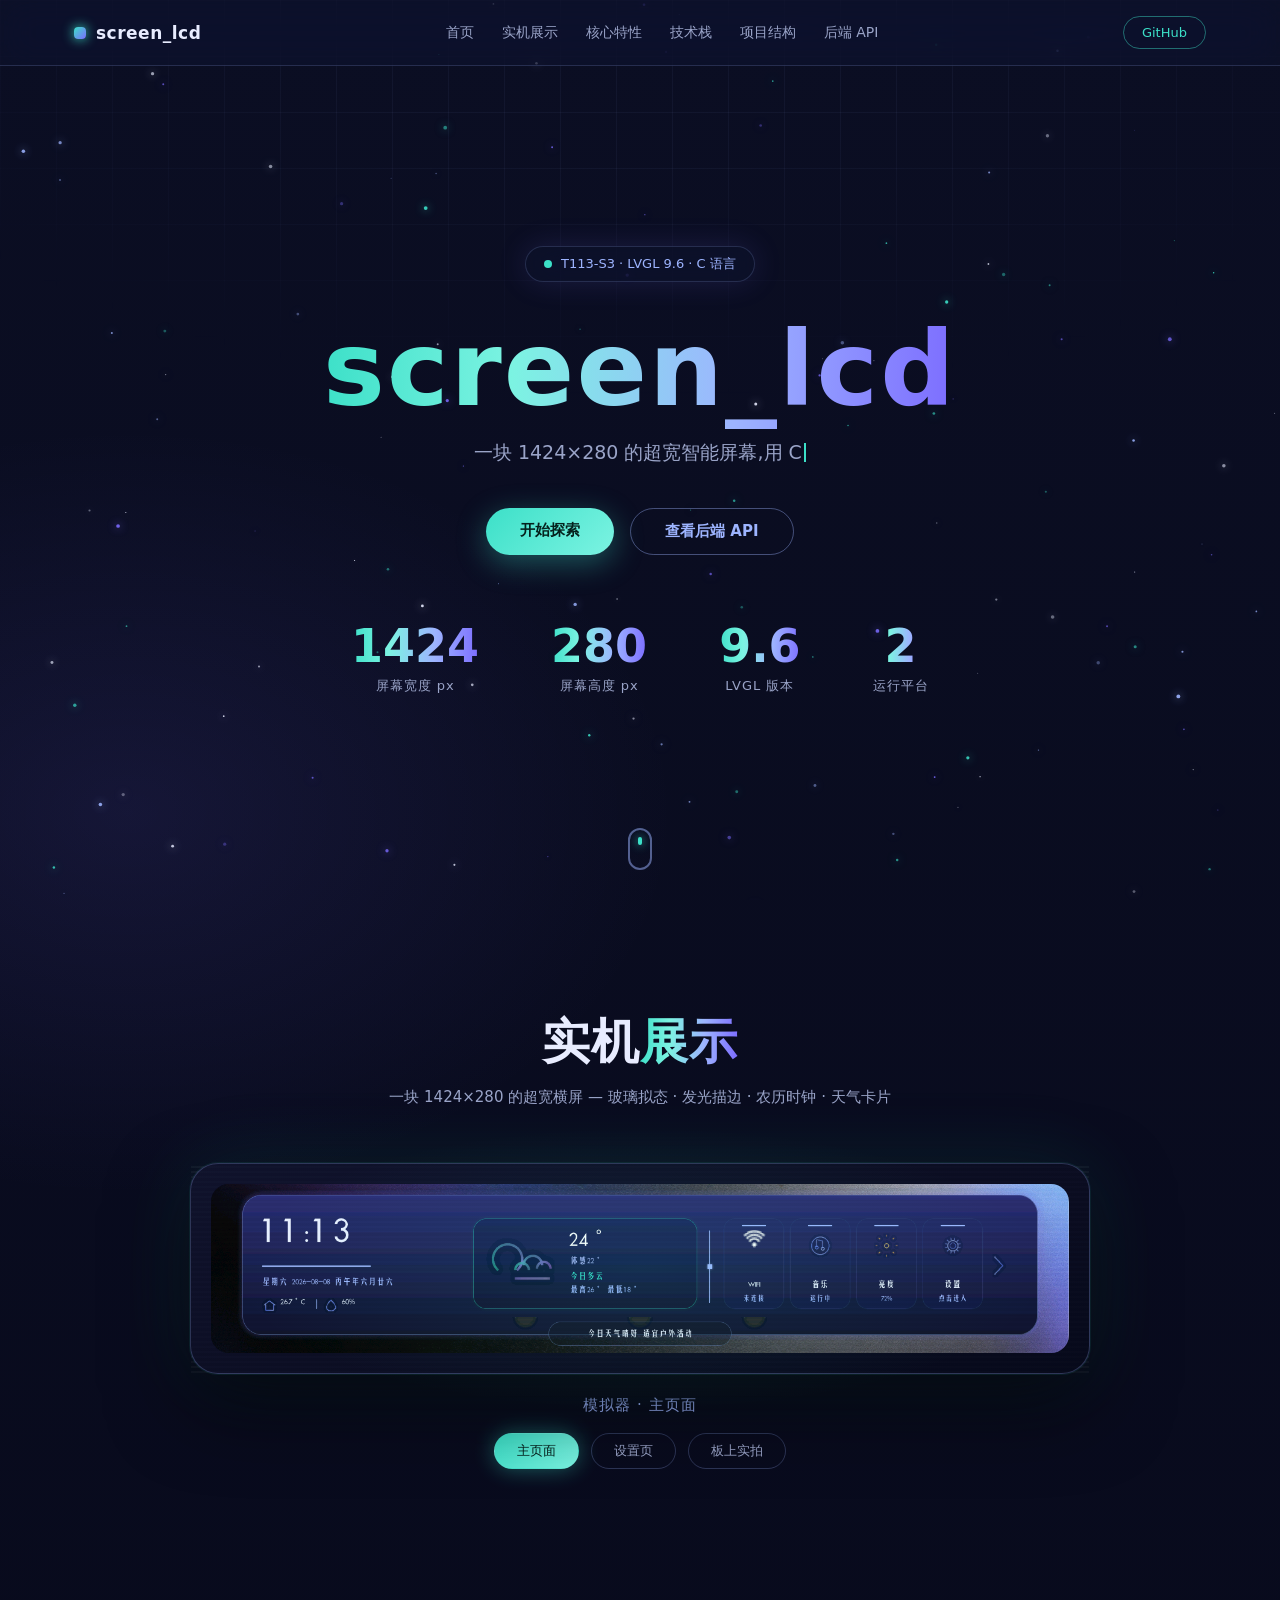
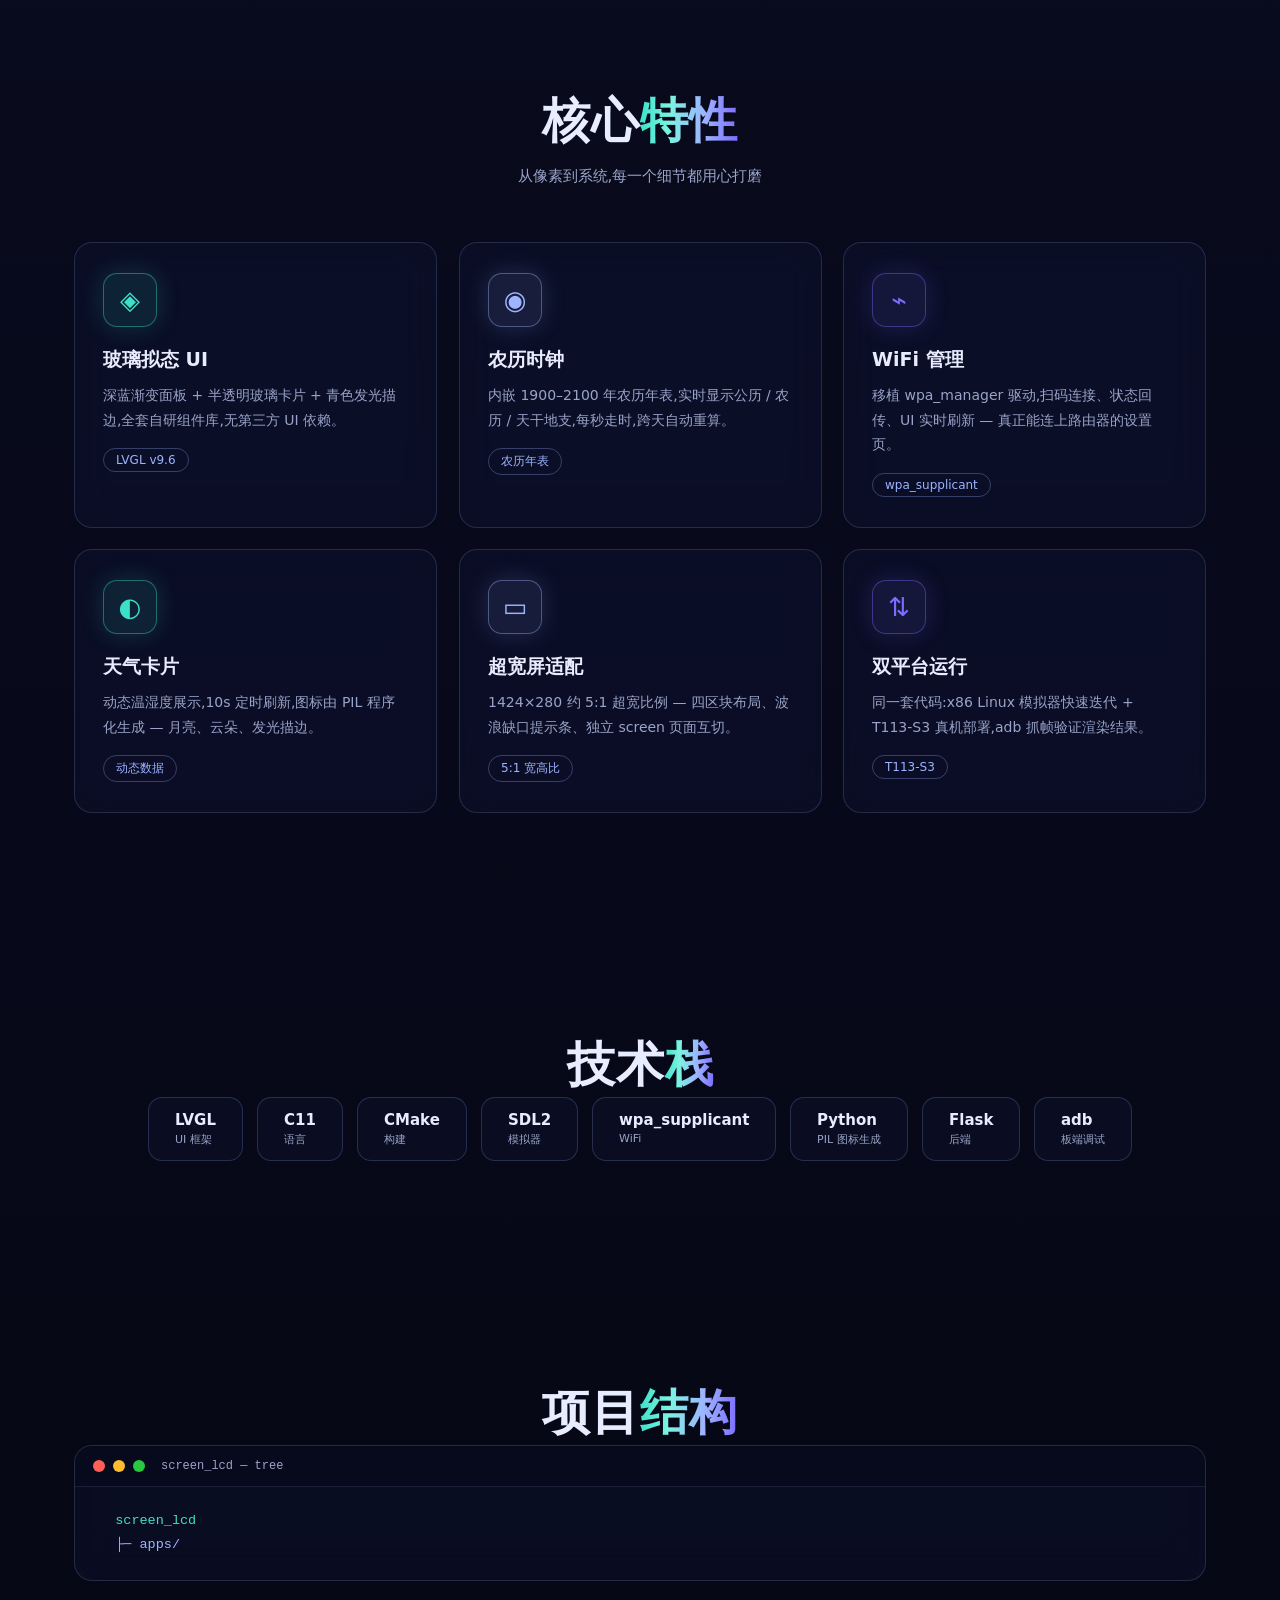
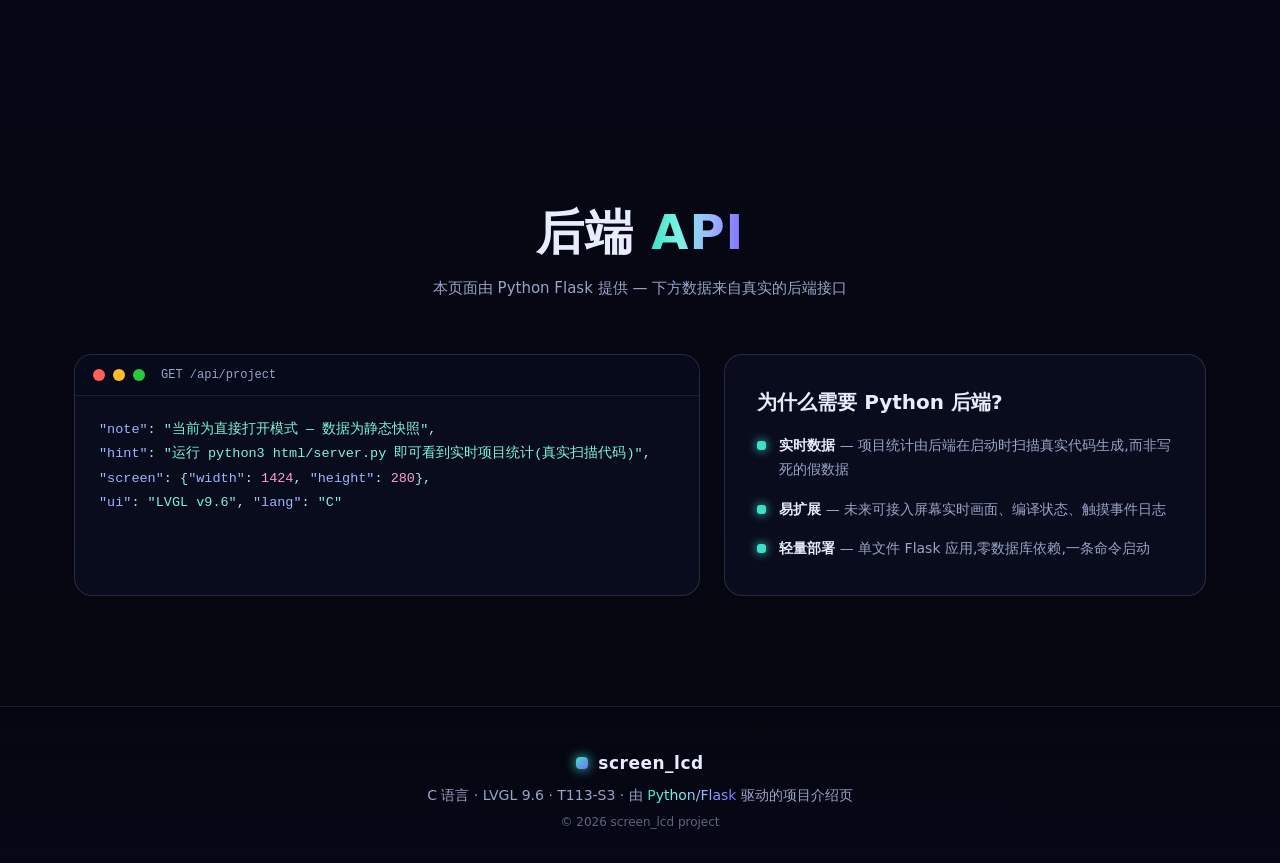
==== html/index.html @ 05fa2857 "优化了项目内容，解决了后面连接WiFi系统显示时间不刷新的问题" ====
<!DOCTYPE html>
<html lang="zh-CN">
<head>
<meta charset="UTF-8">
<meta name="viewport" content="width=device-width, initial-scale=1.0">
<title>screen_lcd · 超宽智能屏幕项目</title>
<link rel="stylesheet" href="static/style.css">
<link rel="icon" href="data:image/svg+xml,<svg xmlns='http://www.w3.org/2000/svg' viewBox='0 0 100 100'><rect x='4' y='4' width='92' height='92' rx='22' fill='%230B0E23' stroke='%233CE0C8' stroke-width='6'/><circle cx='50' cy='50' r='18' fill='none' stroke='%233CE0C8' stroke-width='7'/></svg>">
</head>
<body>

<!-- ===== 粒子星空背景 ===== -->
<canvas id="stars"></canvas>
<div class="mouse-glow" id="mouseGlow"></div>
<div class="bg-grid"></div>

<!-- ===== 顶部导航 ===== -->
<nav class="navbar glass" id="navbar">
  <div class="nav-inner">
    <div class="logo">
      <span class="logo-dot"></span>
      <span class="logo-text">screen_lcd</span>
    </div>
    <div class="nav-links">
      <a href="#hero">首页</a>
      <a href="#showcase">实机展示</a>
      <a href="#features">核心特性</a>
      <a href="#stack">技术栈</a>
      <a href="#structure">项目结构</a>
      <a href="#api">后端 API</a>
    </div>
    <a class="nav-btn" href="https://github.com" target="_blank" rel="noopener">GitHub</a>
  </div>
</nav>

<!-- ===== Hero ===== -->
<header class="hero" id="hero">
  <div class="hero-inner">
    <div class="hero-badge glass reveal">
      <span class="pulse-dot"></span> T113-S3 · LVGL 9.6 · C 语言
    </div>
    <h1 class="hero-title reveal">
      <span class="grad-text">screen_lcd</span>
    </h1>
    <p class="hero-sub reveal" id="typer"></p>
    <div class="hero-actions reveal">
      <a class="btn btn-primary" href="#showcase"><span class="btn-shine"></span>开始探索</a>
      <a class="btn btn-ghost" href="#api">查看后端 API</a>
    </div>
    <div class="hero-stats reveal">
      <div class="stat"><div class="stat-num grad-text" data-count="1424">0</div><div class="stat-label">屏幕宽度 px</div></div>
      <div class="stat"><div class="stat-num grad-text" data-count="280">0</div><div class="stat-label">屏幕高度 px</div></div>
      <div class="stat"><div class="stat-num grad-text" data-count="9.6" data-decimal="1">0</div><div class="stat-label">LVGL 版本</div></div>
      <div class="stat"><div class="stat-num grad-text" data-count="2">0</div><div class="stat-label">运行平台</div></div>
    </div>
  </div>
  <div class="scroll-hint"><span></span></div>
</header>

<!-- ===== 实机展示 ===== -->
<section class="section" id="showcase">
  <h2 class="section-title reveal">实机<span class="grad-text">展示</span></h2>
  <p class="section-desc reveal">一块 1424×280 的超宽横屏 — 玻璃拟态 · 发光描边 · 农历时钟 · 天气卡片</p>

  <div class="device reveal" id="device">
    <div class="device-frame">
      <div class="screen-wrap">
        <img class="screen-img active" src="assets/screen_home.png" alt="模拟器主页面">
        <img class="screen-img" src="assets/screen_setting.png" alt="设置页面">
        <img class="screen-img" src="assets/screen_board.png" alt="T113 板上实拍">
      </div>
      <div class="scanline"></div>
      <div class="device-glow"></div>
    </div>
    <div class="device-caption" id="deviceCaption">模拟器 · 主页面</div>
    <div class="device-thumbs">
      <button class="thumb active" data-i="0" data-caption="模拟器 · 主页面">主页面</button>
      <button class="thumb" data-i="1" data-caption="设置页面 · WiFi 连接">设置页</button>
      <button class="thumb" data-i="2" data-caption="T113 板上实拍 · 触摸可用">板上实拍</button>
    </div>
  </div>
</section>

<!-- ===== 核心特性 ===== -->
<section class="section" id="features">
  <h2 class="section-title reveal">核心<span class="grad-text">特性</span></h2>
  <p class="section-desc reveal">从像素到系统,每一个细节都用心打磨</p>

  <div class="grid">
    <div class="card glass reveal">
      <div class="card-icon" style="--ic:#3CE0C8">◈</div>
      <h3>玻璃拟态 UI</h3>
      <p>深蓝渐变面板 + 半透明玻璃卡片 + 青色发光描边,全套自研组件库,无第三方 UI 依赖。</p>
      <span class="card-tag">LVGL v9.6</span>
    </div>
    <div class="card glass reveal">
      <div class="card-icon" style="--ic:#9DB4FF">◉</div>
      <h3>农历时钟</h3>
      <p>内嵌 1900–2100 年农历年表,实时显示公历 / 农历 / 天干地支,每秒走时,跨天自动重算。</p>
      <span class="card-tag">农历年表</span>
    </div>
    <div class="card glass reveal">
      <div class="card-icon" style="--ic:#7C6CFF">⌁</div>
      <h3>WiFi 管理</h3>
      <p>移植 wpa_manager 驱动,扫码连接、状态回传、UI 实时刷新 — 真正能连上路由器的设置页。</p>
      <span class="card-tag">wpa_supplicant</span>
    </div>
    <div class="card glass reveal">
      <div class="card-icon" style="--ic:#3CE0C8">◐</div>
      <h3>天气卡片</h3>
      <p>动态温湿度展示,10s 定时刷新,图标由 PIL 程序化生成 — 月亮、云朵、发光描边。</p>
      <span class="card-tag">动态数据</span>
    </div>
    <div class="card glass reveal">
      <div class="card-icon" style="--ic:#9DB4FF">▭</div>
      <h3>超宽屏适配</h3>
      <p>1424×280 约 5:1 超宽比例 — 四区块布局、波浪缺口提示条、独立 screen 页面互切。</p>
      <span class="card-tag">5:1 宽高比</span>
    </div>
    <div class="card glass reveal">
      <div class="card-icon" style="--ic:#7C6CFF">⇅</div>
      <h3>双平台运行</h3>
      <p>同一套代码:x86 Linux 模拟器快速迭代 + T113-S3 真机部署,adb 抓帧验证渲染结果。</p>
      <span class="card-tag">T113-S3</span>
    </div>
  </div>
</section>

<!-- ===== 技术栈 ===== -->
<section class="section" id="stack">
  <h2 class="section-title reveal">技术<span class="grad-text">栈</span></h2>
  <div class="stack-wrap reveal">
    <div class="stack-item" style="--d:0s">LVGL <small>UI 框架</small></div>
    <div class="stack-item" style="--d:.1s">C11 <small>语言</small></div>
    <div class="stack-item" style="--d:.2s">CMake <small>构建</small></div>
    <div class="stack-item" style="--d:.3s">SDL2 <small>模拟器</small></div>
    <div class="stack-item" style="--d:.4s">wpa_supplicant <small>WiFi</small></div>
    <div class="stack-item" style="--d:.5s">Python <small>PIL 图标生成</small></div>
    <div class="stack-item" style="--d:.6s">Flask <small>后端</small></div>
    <div class="stack-item" style="--d:.7s">adb <small>板端调试</small></div>
  </div>
</section>

<!-- ===== 项目结构 ===== -->
<section class="section" id="structure">
  <h2 class="section-title reveal">项目<span class="grad-text">结构</span></h2>
  <div class="terminal glass reveal">
    <div class="terminal-head">
      <span class="t-dot r"></span><span class="t-dot y"></span><span class="t-dot g"></span>
      <span class="t-title">screen_lcd — tree</span>
    </div>
    <pre class="terminal-body" id="terminalBody"></pre>
  </div>
</section>

<!-- ===== 后端 API ===== -->
<section class="section" id="api">
  <h2 class="section-title reveal">后端 <span class="grad-text">API</span></h2>
  <p class="section-desc reveal">本页面由 Python Flask 提供 — 下方数据来自真实的后端接口</p>
  <div class="api-grid reveal">
    <div class="terminal glass api-terminal">
      <div class="terminal-head">
        <span class="t-dot r"></span><span class="t-dot y"></span><span class="t-dot g"></span>
        <span class="t-title">GET /api/project</span>
      </div>
      <pre class="terminal-body json-body" id="apiBody">loading…</pre>
    </div>
    <div class="api-info glass">
      <h3>为什么需要 Python 后端?</h3>
      <ul>
        <li><b>实时数据</b> — 项目统计由后端在启动时扫描真实代码生成,而非写死的假数据</li>
        <li><b>易扩展</b> — 未来可接入屏幕实时画面、编译状态、触摸事件日志</li>
        <li><b>轻量部署</b> — 单文件 Flask 应用,零数据库依赖,一条命令启动</li>
      </ul>
    </div>
  </div>
</section>

<!-- ===== 页脚 ===== -->
<footer class="footer">
  <div class="footer-inner">
    <div class="logo"><span class="logo-dot"></span><span class="logo-text">screen_lcd</span></div>
    <p class="footer-line">C 语言 · LVGL 9.6 · T113-S3 · 由 <span class="grad-text">Python/Flask</span> 驱动的项目介绍页</p>
    <p class="footer-copy">© 2026 screen_lcd project</p>
  </div>
</footer>

<script src="static/script.js"></script>
</body>
</html>
---- html/static/style.css ----
/* ==========================================================================
   screen_lcd 项目介绍页 — 深蓝玻璃 + 青色发光 (对齐屏幕 UI 视觉语言)
   主色: 底 0B0E23→11142E 渐变 / 青绿 #3CE0C8 / 淡紫 #9DB4FF / 紫 #7C6CFF
   ========================================================================== */

:root {
  --bg-0: #07091a;
  --bg-1: #0b0e23;
  --bg-2: #11142e;
  --cyan: #3ce0c8;
  --lilac: #9db4ff;
  --violet: #7c6cff;
  --text: #e8ecff;
  --text-dim: #9aa4c8;
  --glass-bg: rgba(17, 20, 46, 0.45);
  --glass-border: rgba(157, 180, 255, 0.18);
  --radius: 18px;
}

* { margin: 0; padding: 0; box-sizing: border-box; }

html { scroll-behavior: smooth; }

body {
  font-family: "PingFang SC", "Microsoft YaHei", "Noto Sans SC", system-ui, sans-serif;
  background:
    radial-gradient(1200px 600px at 80% -10%, rgba(60, 224, 200, 0.08), transparent 60%),
    radial-gradient(1000px 700px at 10% 20%, rgba(124, 108, 255, 0.10), transparent 55%),
    linear-gradient(180deg, var(--bg-1), var(--bg-0) 60%, #05060f);
  color: var(--text);
  min-height: 100vh;
  overflow-x: hidden;
}

::selection { background: rgba(60, 224, 200, 0.35); }

/* ---------- 背景层 ---------- */
#stars { position: fixed; inset: 0; z-index: 0; pointer-events: none; }
.bg-grid {
  position: fixed; inset: 0; z-index: 0; pointer-events: none;
  background-image:
    linear-gradient(rgba(157, 180, 255, 0.05) 1px, transparent 1px),
    linear-gradient(90deg, rgba(157, 180, 255, 0.05) 1px, transparent 1px);
  background-size: 56px 56px;
  mask-image: radial-gradient(ellipse 90% 60% at 50% 0%, #000 30%, transparent 75%);
  -webkit-mask-image: radial-gradient(ellipse 90% 60% at 50% 0%, #000 30%, transparent 75%);
}
.mouse-glow {
  position: fixed; z-index: 1; pointer-events: none;
  width: 520px; height: 520px;
  margin: -260px 0 0 -260px; /* 负 margin 居中: 光晕中心 = left/top 坐标 */
  left: -9999px; top: -9999px; /* 初始藏到视口外, JS 设置坐标后才出现 */
  background: radial-gradient(circle, rgba(60, 224, 200, 0.10), rgba(124, 108, 255, 0.06) 40%, transparent 70%);
  border-radius: 50%;
  /* 用 left/top 定位, 不经过 transform: 与 e.clientX/Y 同一坐标系, 任何浏览器都精确重叠。
     无 transition: 平滑由 JS 的 rAF 逐帧更新实现, 避免 CSS 动画与高频 pointermove 叠加导致卡顿 */
}

/* ---------- 玻璃基元 ---------- */
.glass {
  background: var(--glass-bg);
  backdrop-filter: blur(18px) saturate(140%);
  -webkit-backdrop-filter: blur(18px) saturate(140%);
  border: 1px solid var(--glass-border);
}

.grad-text {
  background: linear-gradient(92deg, var(--cyan) 0%, #7cf3e2 30%, var(--lilac) 65%, var(--violet) 100%);
  -webkit-background-clip: text; background-clip: text;
  -webkit-text-fill-color: transparent; color: transparent;
}

/* ---------- 滚动显现 ---------- */
.reveal {
  opacity: 0;
  transform: translateY(34px);
  transition: opacity 0.9s cubic-bezier(0.16, 1, 0.3, 1), transform 0.9s cubic-bezier(0.16, 1, 0.3, 1);
  will-change: opacity, transform;
}
.reveal.in { opacity: 1; transform: none; }

/* ---------- 导航 ---------- */
.navbar {
  position: fixed; top: 0; left: 0; right: 0; z-index: 100;
  border-left: none; border-right: none; border-top: none;
  transition: background 0.4s, box-shadow 0.4s;
}
.navbar.scrolled { background: rgba(7, 9, 26, 0.82); box-shadow: 0 10px 40px rgba(0, 0, 0, 0.45); }
.nav-inner {
  max-width: 1180px; margin: 0 auto; padding: 16px 24px;
  display: flex; align-items: center; justify-content: space-between;
}
.logo { display: flex; align-items: center; gap: 10px; }
.logo-dot {
  width: 12px; height: 12px; border-radius: 4px;
  background: linear-gradient(135deg, var(--cyan), var(--violet));
  box-shadow: 0 0 12px var(--cyan);
  animation: logoPulse 2.4s ease-in-out infinite;
}
@keyframes logoPulse { 0%,100% { box-shadow: 0 0 8px var(--cyan); } 50% { box-shadow: 0 0 20px var(--cyan), 0 0 34px rgba(60,224,200,.4); } }
.logo-text { font-weight: 700; letter-spacing: 0.5px; font-size: 17px; }
.nav-links { display: flex; gap: 28px; }
.nav-links a {
  color: var(--text-dim); text-decoration: none; font-size: 14px;
  transition: color 0.25s, text-shadow 0.25s;
}
.nav-links a:hover { color: var(--cyan); text-shadow: 0 0 14px rgba(60, 224, 200, 0.6); }
.nav-btn {
  padding: 8px 18px; border-radius: 999px; text-decoration: none; font-size: 13px;
  color: var(--cyan); border: 1px solid rgba(60, 224, 200, 0.45);
  transition: all 0.3s;
}
.nav-btn:hover { background: rgba(60, 224, 200, 0.12); box-shadow: 0 0 22px rgba(60, 224, 200, 0.35); }

/* ---------- Hero ---------- */
.hero {
  position: relative; z-index: 2;
  min-height: 100vh;
  display: flex; flex-direction: column; align-items: center; justify-content: center;
  text-align: center; padding: 120px 24px 80px;
}
.hero-badge {
  display: inline-flex; align-items: center; gap: 9px;
  padding: 8px 18px; border-radius: 999px; font-size: 13px; color: var(--lilac);
  box-shadow: 0 0 30px rgba(124, 108, 255, 0.15);
}
.pulse-dot {
  width: 8px; height: 8px; border-radius: 50%; background: var(--cyan);
  animation: pulse 1.6s ease-out infinite;
}
@keyframes pulse { 0% { box-shadow: 0 0 0 0 rgba(60,224,200,.55); } 100% { box-shadow: 0 0 0 12px rgba(60,224,200,0); } }
.hero-title { font-size: clamp(56px, 9vw, 104px); font-weight: 800; letter-spacing: 2px; margin: 26px 0 10px; }
.hero-sub { min-height: 30px; font-size: clamp(15px, 2vw, 19px); color: var(--text-dim); max-width: 640px; margin: 0 auto; }
.hero-sub .caret {
  display: inline-block; width: 2px; height: 1em; background: var(--cyan);
  vertical-align: -0.15em; margin-left: 2px;
  animation: caretBlink 0.9s steps(1) infinite;
}
@keyframes caretBlink { 50% { opacity: 0; } }
.hero-actions { display: flex; gap: 16px; margin-top: 38px; flex-wrap: wrap; justify-content: center; }
.btn {
  position: relative; overflow: hidden;
  padding: 13px 34px; border-radius: 999px; text-decoration: none; font-size: 15px; font-weight: 600;
  transition: transform 0.25s, box-shadow 0.25s;
}
.btn:hover { transform: translateY(-2px); }
.btn-primary {
  color: #05221d;
  background: linear-gradient(135deg, var(--cyan), #7cf3e2);
  box-shadow: 0 8px 30px rgba(60, 224, 200, 0.35);
}
.btn-primary:hover { box-shadow: 0 12px 44px rgba(60, 224, 200, 0.55); }
.btn-shine { position: absolute; top: 0; left: -80%; width: 50%; height: 100%; transform: skewX(-20deg); background: rgba(255,255,255,0.35); animation: shine 3.2s ease-in-out infinite; }
@keyframes shine { 0%,55% { left: -80%; } 90%,100% { left: 160%; } }
.btn-ghost { color: var(--lilac); border: 1px solid rgba(157, 180, 255, 0.4); }
.btn-ghost:hover { box-shadow: 0 0 24px rgba(157, 180, 255, 0.3); background: rgba(157, 180, 255, 0.08); }

.hero-stats { display: flex; gap: clamp(24px, 6vw, 72px); margin-top: 64px; flex-wrap: wrap; justify-content: center; }
.stat-num { font-size: clamp(30px, 4vw, 46px); font-weight: 800; }
.stat-label { font-size: 13px; color: var(--text-dim); margin-top: 4px; letter-spacing: 1px; }

.scroll-hint { position: absolute; bottom: 30px; left: 50%; transform: translateX(-50%); }
.scroll-hint span {
  display: block; width: 24px; height: 42px; border: 2px solid rgba(157,180,255,0.5); border-radius: 14px;
  position: relative;
}
.scroll-hint span::after {
  content: ""; position: absolute; left: 50%; top: 7px; width: 4px; height: 8px; margin-left: -2px;
  border-radius: 3px; background: var(--cyan); box-shadow: 0 0 10px var(--cyan);
  animation: scrollWheel 1.8s ease-in-out infinite;
}
@keyframes scrollWheel { 0% { transform: translateY(0); opacity: 1; } 70% { transform: translateY(14px); opacity: 0; } 100% { opacity: 0; } }

/* ---------- Section 通用 ---------- */
.section {
  position: relative; z-index: 2;
  max-width: 1180px; margin: 0 auto;
  padding: 110px 24px;
}
.section-title { font-size: clamp(32px, 4.5vw, 48px); font-weight: 800; text-align: center; letter-spacing: 1px; }
.section-desc { text-align: center; color: var(--text-dim); margin: 14px auto 56px; max-width: 620px; font-size: 15px; }

/* ---------- 实机展示 ---------- */
.device { display: flex; flex-direction: column; align-items: center; }
.device-frame {
  position: relative; width: min(900px, 92vw);
  padding: clamp(10px, 2vw, 20px);
  border-radius: calc(var(--radius) + 10px);
  background: linear-gradient(160deg, rgba(17,20,46,0.85), rgba(7,9,26,0.9));
  border: 1px solid rgba(157, 180, 255, 0.25);
  box-shadow:
    0 0 0 1px rgba(60, 224, 200, 0.08),
    0 30px 80px rgba(0, 0, 0, 0.6),
    0 0 80px rgba(60, 224, 200, 0.12);
}
.screen-wrap {
  position: relative; border-radius: var(--radius); overflow: hidden;
  aspect-ratio: 1424 / 280; background: var(--bg-2);
  box-shadow: inset 0 0 60px rgba(0, 0, 0, 0.55);
}
.screen-img { position: absolute; inset: 0; width: 100%; height: 100%; object-fit: cover; opacity: 0; transition: opacity 0.7s ease; }
.screen-img.active { opacity: 1; }
.scanline {
  position: absolute; inset: 0; pointer-events: none; mix-blend-mode: overlay;
  background: repeating-linear-gradient(0deg, rgba(255,255,255,0.04) 0 2px, transparent 2px 5px);
}
.device-glow {
  position: absolute; inset: -40px; pointer-events: none;
  background: radial-gradient(60% 70% at 50% 50%, rgba(60, 224, 200, 0.10), transparent 70%);
  animation: glowBreath 4s ease-in-out infinite;
}
@keyframes glowBreath { 0%,100% { opacity: 0.6; } 50% { opacity: 1; } }
.device-caption { margin-top: 22px; color: var(--lilac); font-size: 15px; letter-spacing: 1px; }
.device-thumbs { display: flex; gap: 12px; margin-top: 18px; }
.thumb {
  padding: 8px 22px; border-radius: 999px; cursor: pointer; font-size: 13px;
  color: var(--text-dim); background: transparent;
  border: 1px solid rgba(157, 180, 255, 0.25);
  transition: all 0.3s;
}
.thumb:hover { color: var(--cyan); border-color: rgba(60, 224, 200, 0.5); }
.thumb.active { color: #05221d; background: linear-gradient(135deg, var(--cyan), #7cf3e2); border-color: transparent; box-shadow: 0 0 22px rgba(60, 224, 200, 0.4); }

/* ---------- 特性网格 ---------- */
.grid { display: grid; grid-template-columns: repeat(auto-fit, minmax(320px, 1fr)); gap: 22px; }
.card {
  position: relative; border-radius: var(--radius); padding: 30px 28px;
  transition: transform 0.35s cubic-bezier(0.2, 0.8, 0.2, 1), box-shadow 0.35s, border-color 0.35s;
  overflow: hidden;
}
.card::before {
  content: ""; position: absolute; inset: 0; border-radius: inherit;
  background: radial-gradient(400px 200px at var(--mx, 50%) var(--my, 0%), rgba(60, 224, 200, 0.08), transparent 70%);
  opacity: 0; transition: opacity 0.4s; pointer-events: none;
}
.card:hover { transform: translateY(-6px); border-color: rgba(60, 224, 200, 0.4); box-shadow: 0 18px 50px rgba(0, 0, 0, 0.45), 0 0 34px rgba(60, 224, 200, 0.12); }
.card:hover::before { opacity: 1; }
.card-icon {
  width: 54px; height: 54px; border-radius: 14px; display: grid; place-items: center;
  font-size: 26px; color: var(--ic, var(--cyan));
  border: 1px solid color-mix(in srgb, var(--ic, var(--cyan)) 40%, transparent);
  background: color-mix(in srgb, var(--ic, var(--cyan)) 9%, transparent);
  box-shadow: 0 0 24px color-mix(in srgb, var(--ic, var(--cyan)) 18%, transparent);
  margin-bottom: 20px;
}
.card h3 { font-size: 19px; margin-bottom: 10px; }
.card p { font-size: 14px; color: var(--text-dim); line-height: 1.75; }
.card-tag {
  display: inline-block; margin-top: 16px; padding: 4px 12px; border-radius: 999px;
  font-size: 12px; color: var(--lilac); border: 1px solid rgba(157, 180, 255, 0.3);
}

/* ---------- 技术栈 ---------- */
.stack-wrap { display: flex; flex-wrap: wrap; gap: 14px; justify-content: center; }
.stack-item {
  padding: 13px 26px; border-radius: 14px; font-size: 15px; font-weight: 600;
  color: var(--text); background: var(--glass-bg);
  border: 1px solid rgba(157, 180, 255, 0.2); backdrop-filter: blur(12px);
  transition: all 0.35s; animation: stackIn 0.7s cubic-bezier(0.16, 1, 0.3, 1) both;
  animation-delay: var(--d, 0s);
}
@keyframes stackIn { from { opacity: 0; transform: translateY(18px) scale(0.9); } }
.stack-item:hover {
  transform: translateY(-4px) scale(1.04); border-color: rgba(60, 224, 200, 0.55);
  box-shadow: 0 10px 30px rgba(0, 0, 0, 0.4), 0 0 26px rgba(60, 224, 200, 0.25);
  color: var(--cyan);
}
.stack-item small { display: block; font-weight: 400; font-size: 11px; color: var(--text-dim); margin-top: 3px; }
.stack-item:hover small { color: rgba(157, 180, 255, 0.8); }

/* ---------- 终端 ---------- */
.terminal { border-radius: var(--radius); overflow: hidden; }
.terminal-head {
  display: flex; align-items: center; gap: 8px; padding: 13px 18px;
  background: rgba(7, 9, 26, 0.7); border-bottom: 1px solid rgba(157, 180, 255, 0.12);
}
.t-dot { width: 12px; height: 12px; border-radius: 50%; }
.t-dot.r { background: #ff5f57; } .t-dot.y { background: #febc2e; } .t-dot.g { background: #28c840; }
.t-title { margin-left: 8px; font-size: 12px; color: var(--text-dim); font-family: "JetBrains Mono", "Fira Code", Consolas, monospace; }
.terminal-body {
  padding: 22px 24px; font-family: "JetBrains Mono", "Fira Code", Consolas, monospace;
  font-size: 13.5px; line-height: 1.8; color: #b9c4e8; overflow-x: auto;
}
.json-body { color: #a8f0e2; }

/* ---------- API 区 ---------- */
.api-grid { display: grid; grid-template-columns: 1.3fr 1fr; gap: 24px; align-items: stretch; }
.api-info { padding: 34px 32px; border-radius: var(--radius); }
.api-info h3 { font-size: 20px; margin-bottom: 18px; }
.api-info ul { list-style: none; display: flex; flex-direction: column; gap: 16px; }
.api-info li {
  padding-left: 22px; position: relative; font-size: 14px; color: var(--text-dim); line-height: 1.7;
}
.api-info li::before {
  content: ""; position: absolute; left: 0; top: 7px; width: 9px; height: 9px;
  border-radius: 3px; background: var(--cyan); box-shadow: 0 0 10px var(--cyan);
}
.api-info li b { color: var(--text); font-weight: 600; }

/* ---------- 页脚 ---------- */
.footer {
  position: relative; z-index: 2; border-top: 1px solid rgba(157, 180, 255, 0.12);
  padding: 46px 24px 34px; text-align: center;
  background: linear-gradient(180deg, transparent, rgba(7, 9, 26, 0.7));
}
.footer-inner { max-width: 1180px; margin: 0 auto; }
.footer .logo { justify-content: center; margin-bottom: 14px; }
.footer-line { font-size: 14px; color: var(--text-dim); }
.footer-copy { margin-top: 10px; font-size: 12px; color: rgba(154, 164, 200, 0.6); }

/* ---------- 响应式 ---------- */
@media (max-width: 860px) {
  .nav-links { display: none; }
  .api-grid { grid-template-columns: 1fr; }
  .hero { padding-top: 110px; }
  .grid { grid-template-columns: 1fr; }
}
@media (prefers-reduced-motion: reduce) {
  *, *::before, *::after { animation-duration: 0.01ms !important; transition-duration: 0.01ms !important; }
}
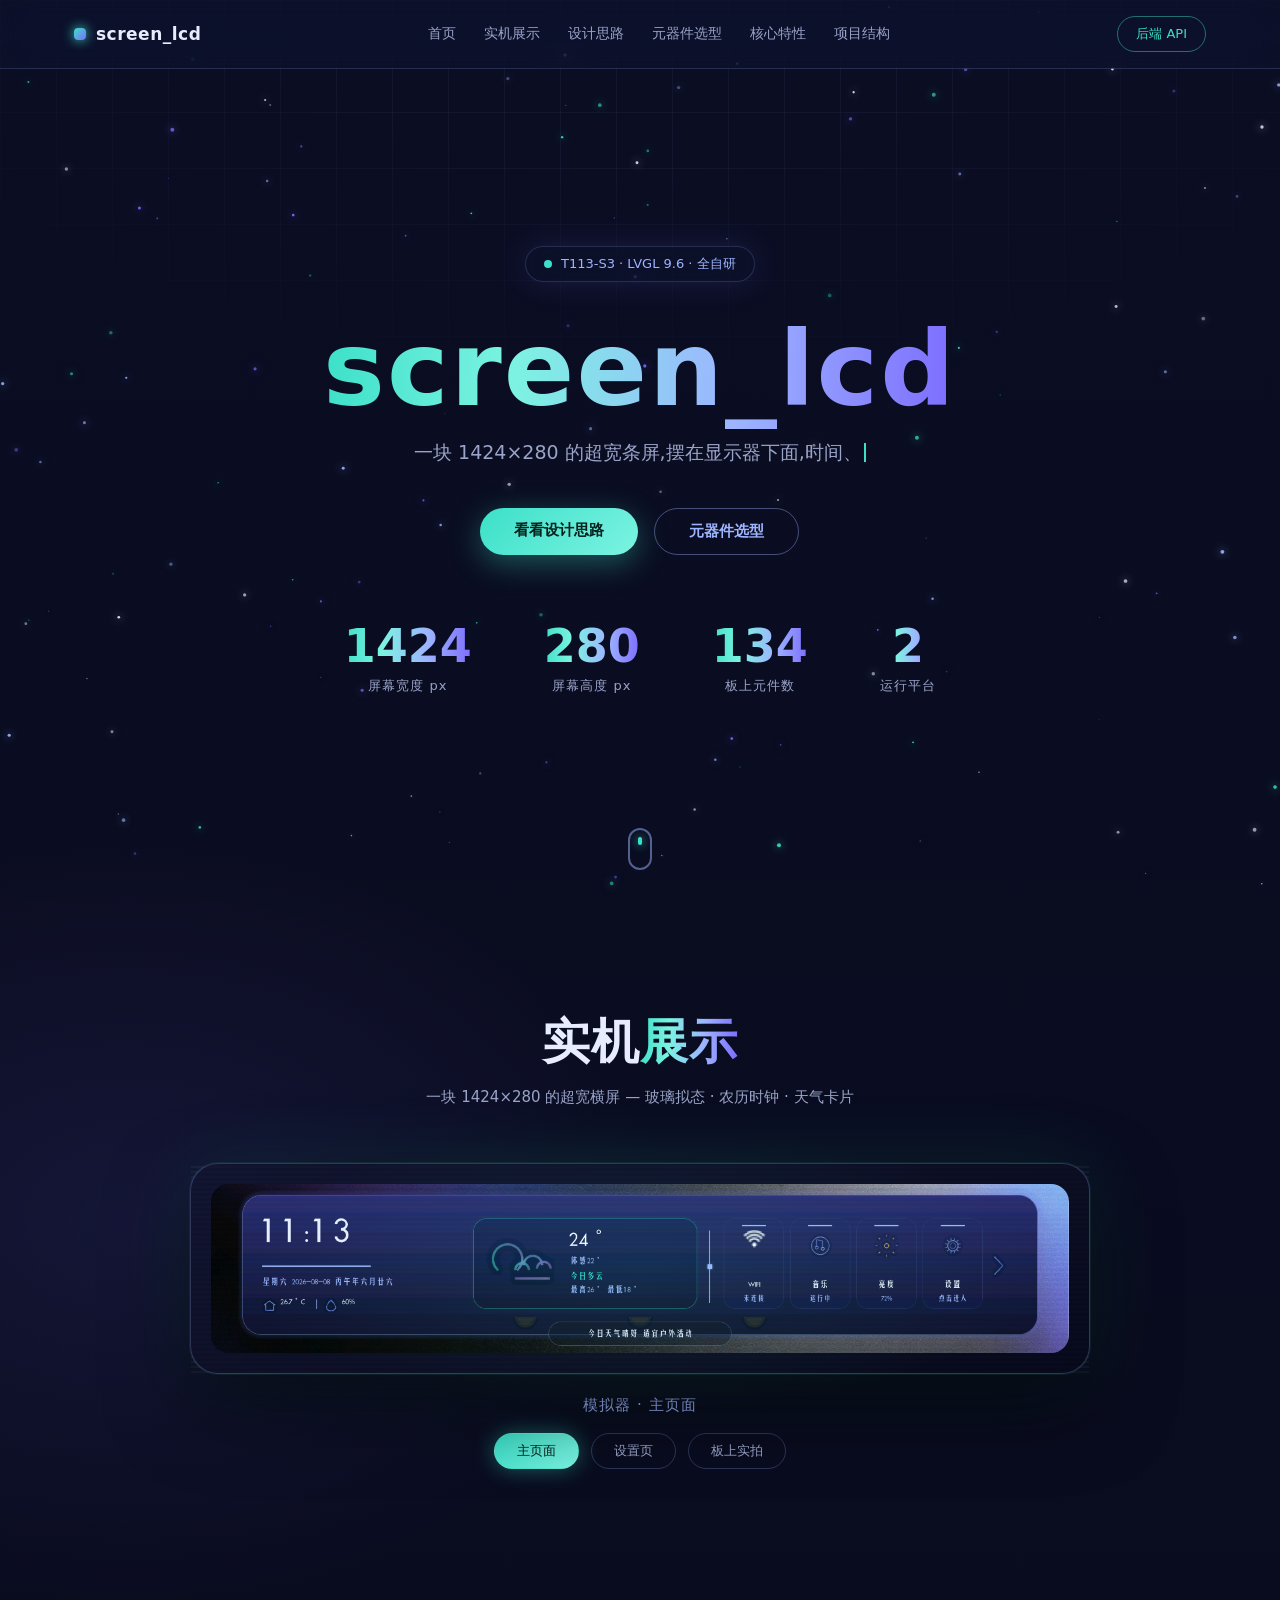
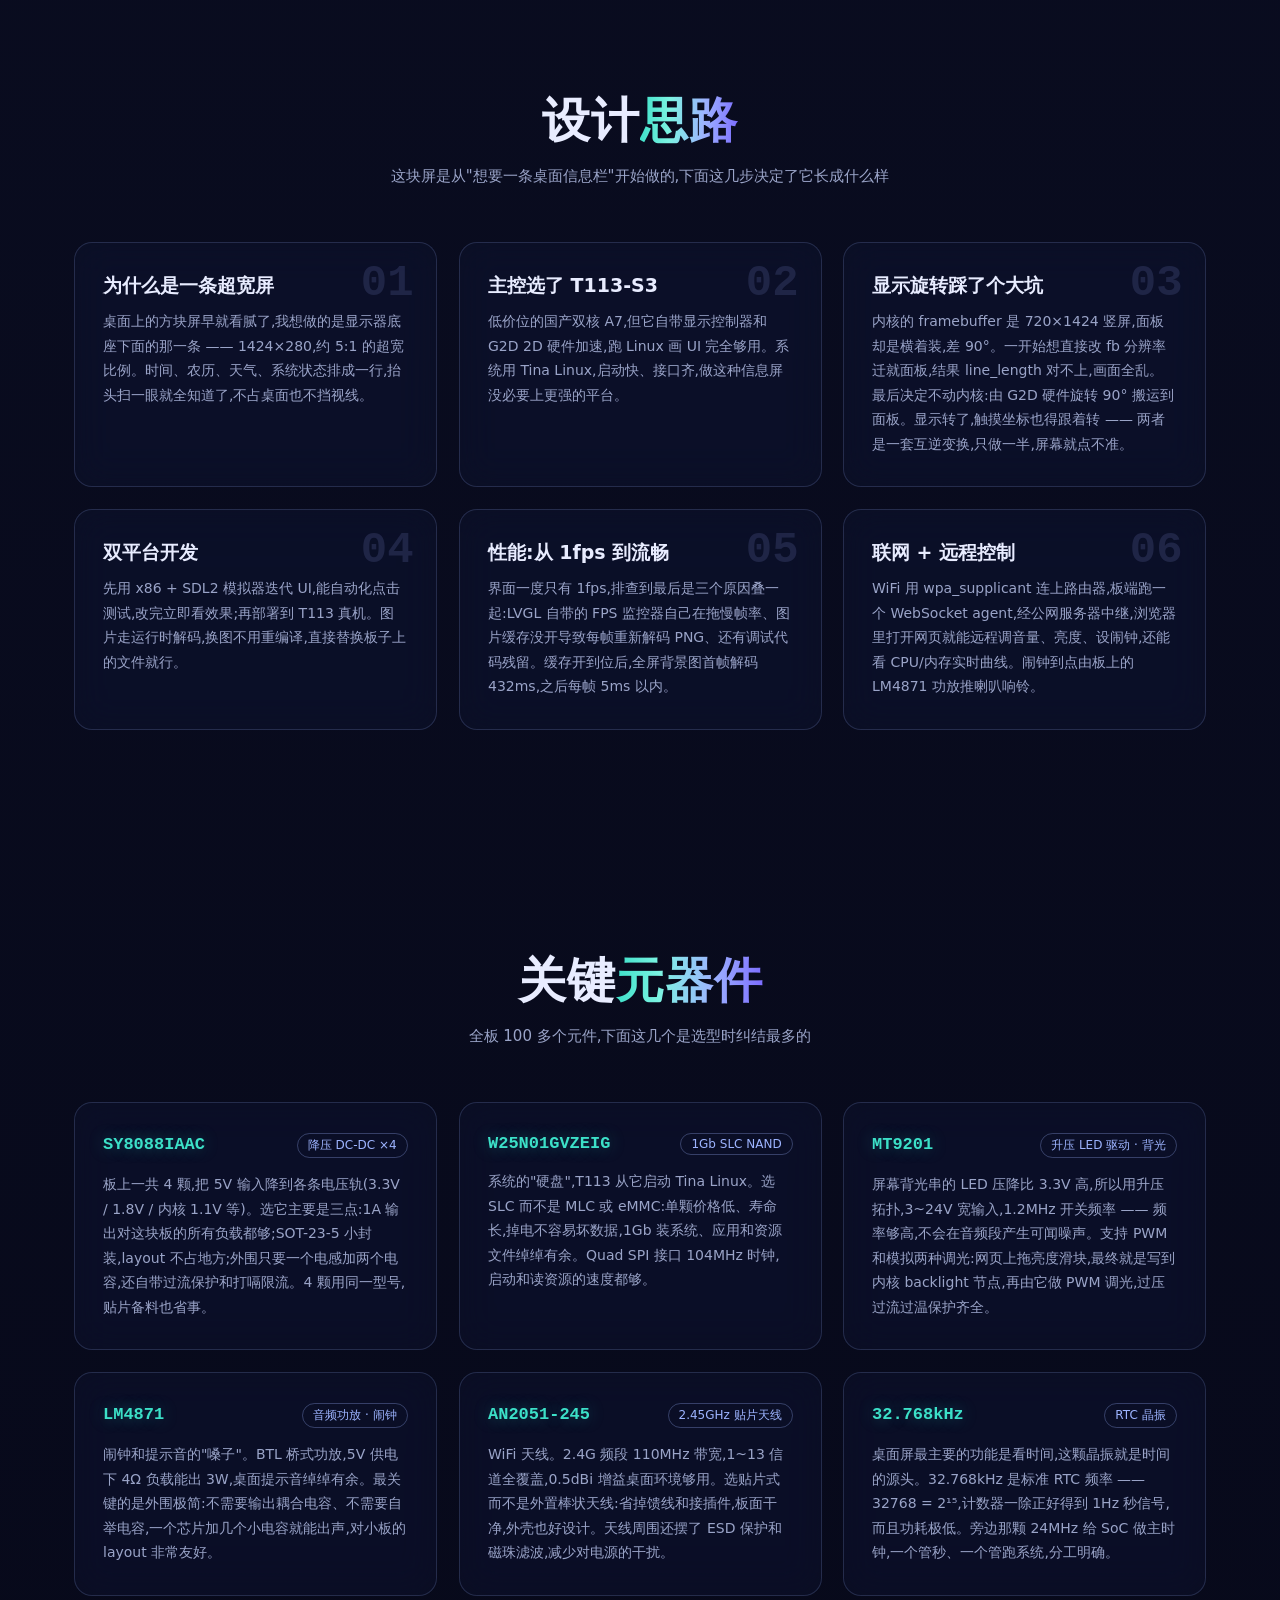
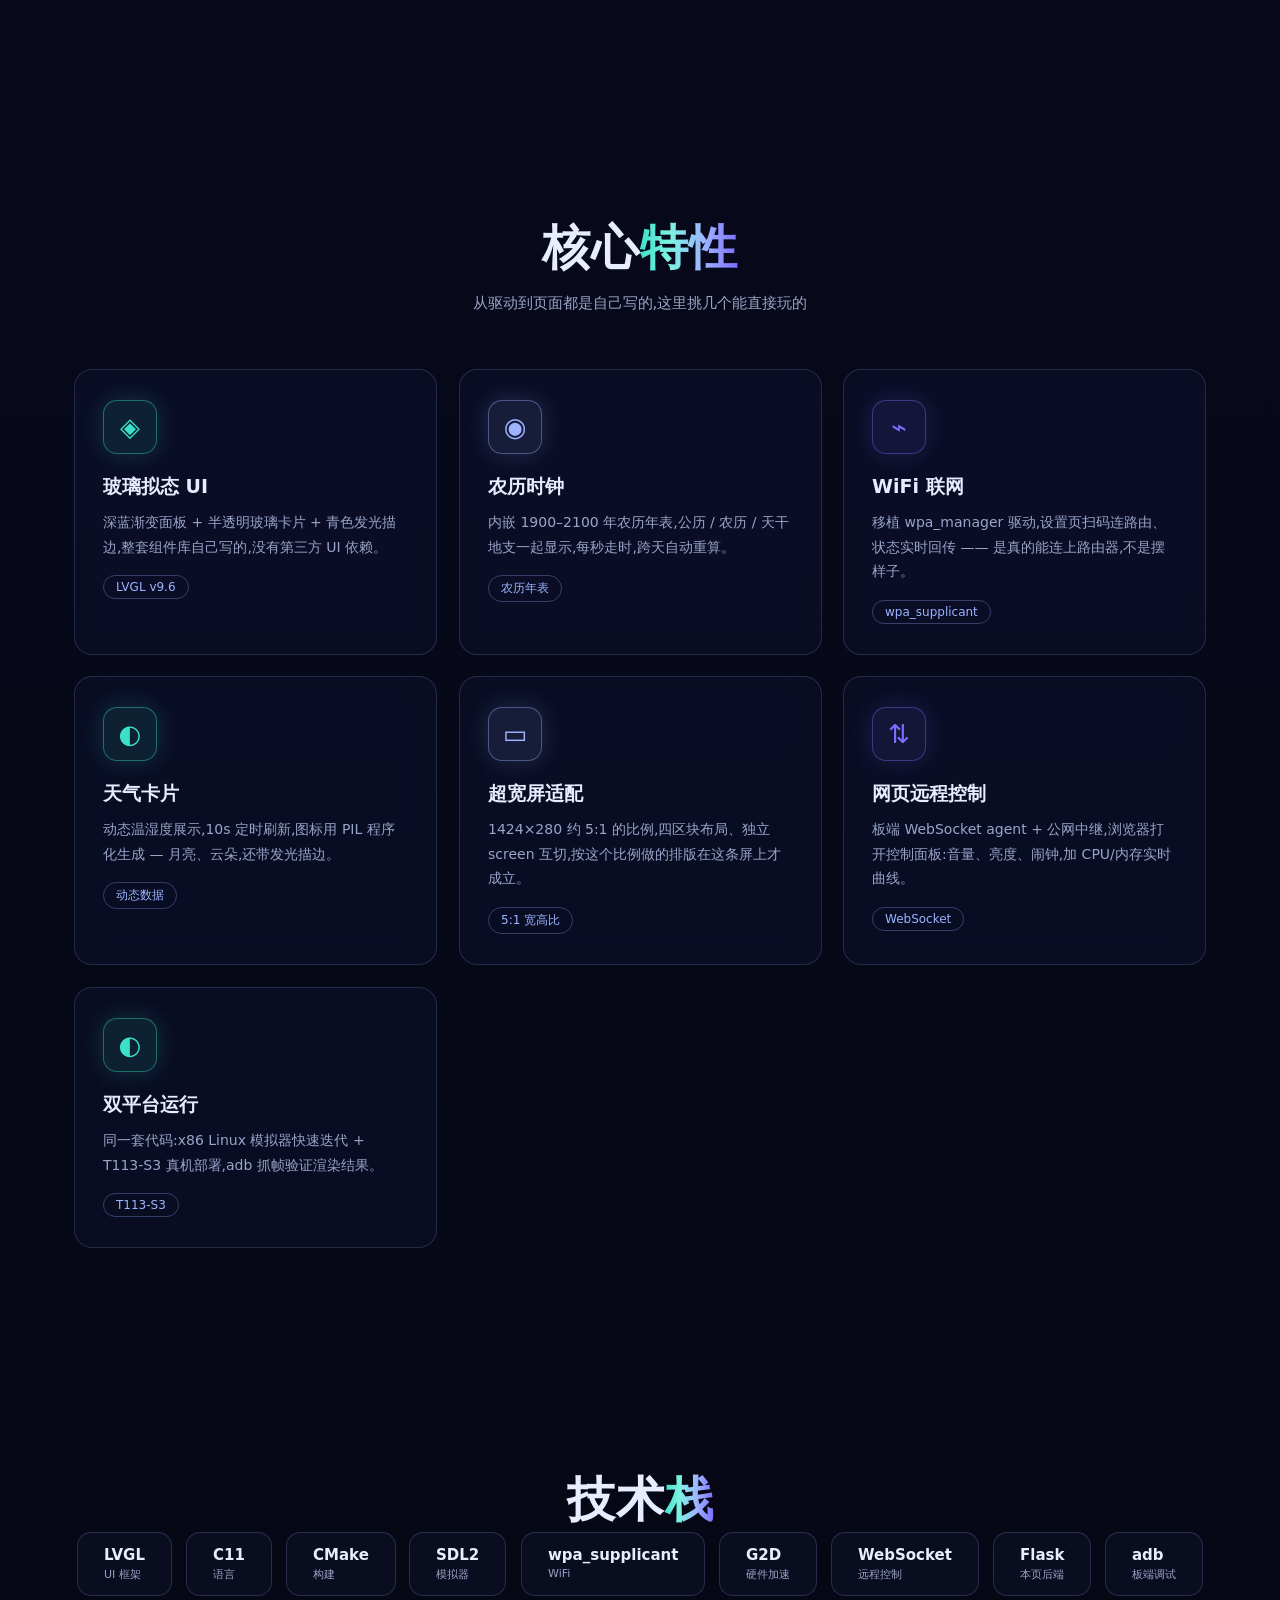
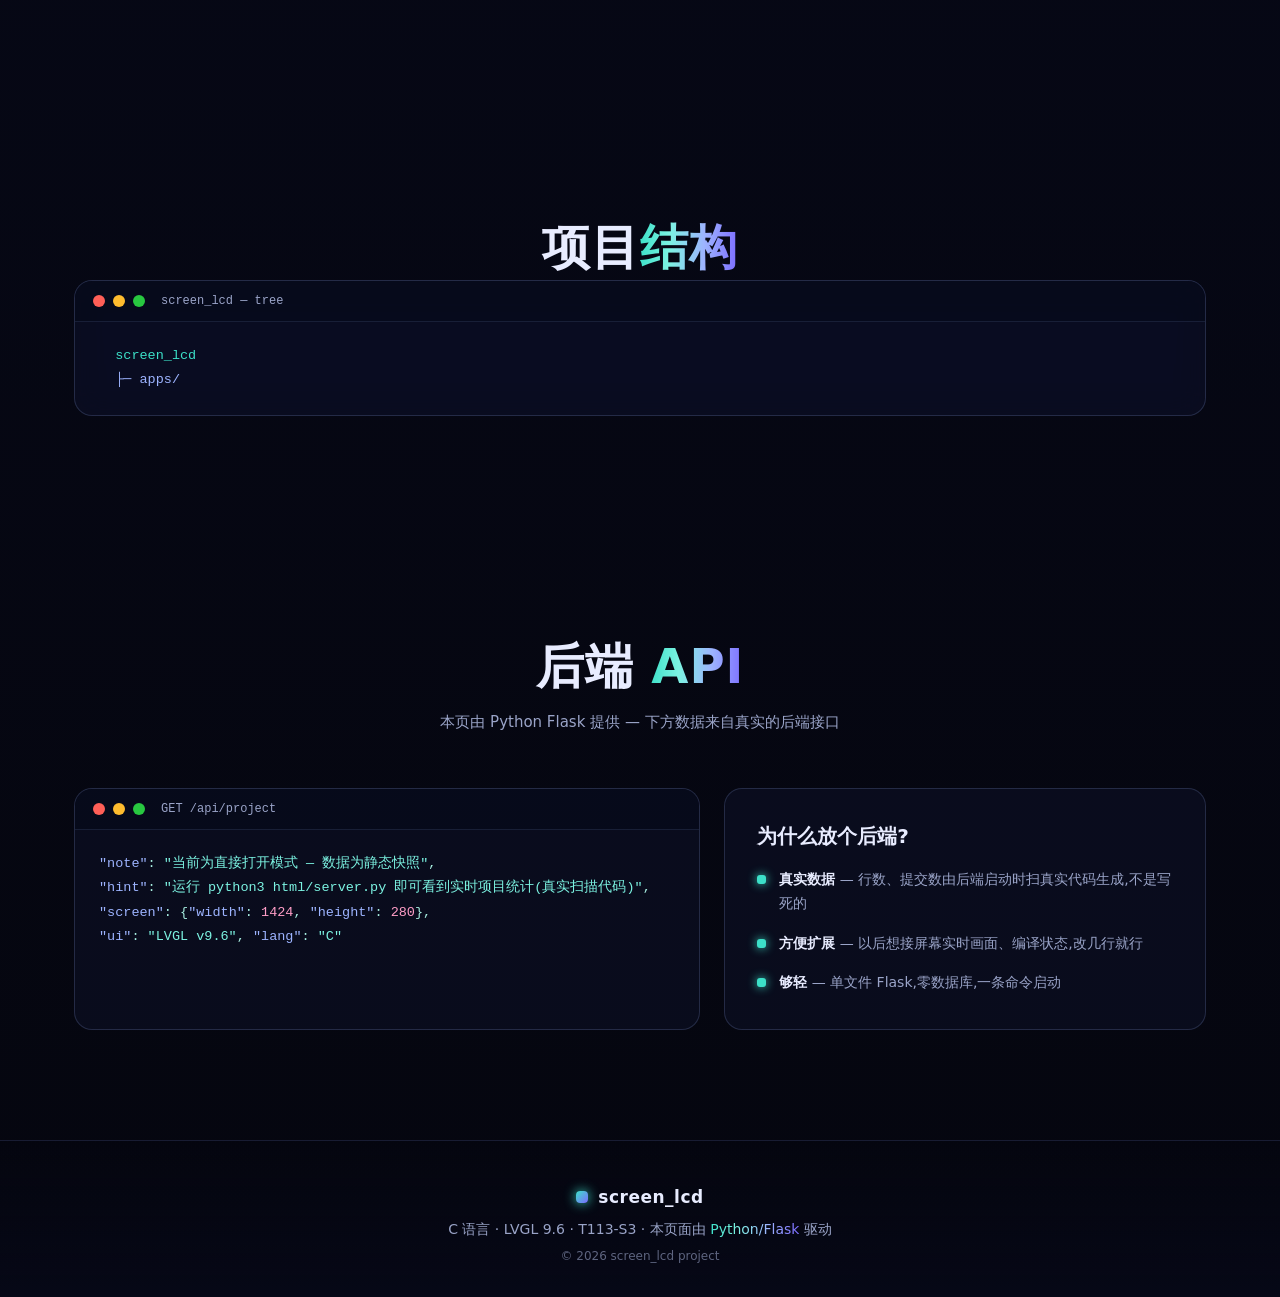
==== commit 509752d7: "添加了介绍html网页以及云端后台服务" ====
--- a/html/index.html
+++ b/html/index.html
@@ -3,7 +3,7 @@
 <head>
 <meta charset="UTF-8">
 <meta name="viewport" content="width=device-width, initial-scale=1.0">
-<title>screen_lcd · 超宽智能屏幕项目</title>
+<title>screen_lcd · 桌面超宽智能屏幕</title>
 <link rel="stylesheet" href="static/style.css">
 <link rel="icon" href="data:image/svg+xml,<svg xmlns='http://www.w3.org/2000/svg' viewBox='0 0 100 100'><rect x='4' y='4' width='92' height='92' rx='22' fill='%230B0E23' stroke='%233CE0C8' stroke-width='6'/><circle cx='50' cy='50' r='18' fill='none' stroke='%233CE0C8' stroke-width='7'/></svg>">
 </head>
@@ -24,12 +24,12 @@
     <div class="nav-links">
       <a href="#hero">首页</a>
       <a href="#showcase">实机展示</a>
+      <a href="#design">设计思路</a>
+      <a href="#parts">元器件选型</a>
       <a href="#features">核心特性</a>
-      <a href="#stack">技术栈</a>
       <a href="#structure">项目结构</a>
-      <a href="#api">后端 API</a>
-    </div>
-    <a class="nav-btn" href="https://github.com" target="_blank" rel="noopener">GitHub</a>
+    </div>
+    <a class="nav-btn" href="#api">后端 API</a>
   </div>
 </nav>
 
@@ -37,20 +37,20 @@
 <header class="hero" id="hero">
   <div class="hero-inner">
     <div class="hero-badge glass reveal">
-      <span class="pulse-dot"></span> T113-S3 · LVGL 9.6 · C 语言
+      <span class="pulse-dot"></span> T113-S3 · LVGL 9.6 · 全自研
     </div>
     <h1 class="hero-title reveal">
       <span class="grad-text">screen_lcd</span>
     </h1>
     <p class="hero-sub reveal" id="typer"></p>
     <div class="hero-actions reveal">
-      <a class="btn btn-primary" href="#showcase"><span class="btn-shine"></span>开始探索</a>
-      <a class="btn btn-ghost" href="#api">查看后端 API</a>
+      <a class="btn btn-primary" href="#design"><span class="btn-shine"></span>看看设计思路</a>
+      <a class="btn btn-ghost" href="#parts">元器件选型</a>
     </div>
     <div class="hero-stats reveal">
       <div class="stat"><div class="stat-num grad-text" data-count="1424">0</div><div class="stat-label">屏幕宽度 px</div></div>
       <div class="stat"><div class="stat-num grad-text" data-count="280">0</div><div class="stat-label">屏幕高度 px</div></div>
-      <div class="stat"><div class="stat-num grad-text" data-count="9.6" data-decimal="1">0</div><div class="stat-label">LVGL 版本</div></div>
+      <div class="stat"><div class="stat-num grad-text" data-count="134">0</div><div class="stat-label">板上元件数</div></div>
       <div class="stat"><div class="stat-num grad-text" data-count="2">0</div><div class="stat-label">运行平台</div></div>
     </div>
   </div>
@@ -60,7 +60,7 @@
 <!-- ===== 实机展示 ===== -->
 <section class="section" id="showcase">
   <h2 class="section-title reveal">实机<span class="grad-text">展示</span></h2>
-  <p class="section-desc reveal">一块 1424×280 的超宽横屏 — 玻璃拟态 · 发光描边 · 农历时钟 · 天气卡片</p>
+  <p class="section-desc reveal">一块 1424×280 的超宽横屏 — 玻璃拟态 · 农历时钟 · 天气卡片</p>
 
   <div class="device reveal" id="device">
     <div class="device-frame">
@@ -81,44 +81,140 @@
   </div>
 </section>
 
+<!-- ===== 设计思路 ===== -->
+<section class="section" id="design">
+  <h2 class="section-title reveal">设计<span class="grad-text">思路</span></h2>
+  <p class="section-desc reveal">这块屏是从"想要一条桌面信息栏"开始做的,下面这几步决定了它长成什么样</p>
+
+  <div class="grid">
+    <div class="card glass reveal">
+      <span class="step-num">01</span>
+      <h3>为什么是一条超宽屏</h3>
+      <p>桌面上的方块屏早就看腻了,我想做的是显示器底座下面的那一条 —— 1424×280,约 5:1 的超宽比例。时间、农历、天气、系统状态排成一行,抬头扫一眼就全知道了,不占桌面也不挡视线。</p>
+    </div>
+    <div class="card glass reveal">
+      <span class="step-num">02</span>
+      <h3>主控选了 T113-S3</h3>
+      <p>低价位的国产双核 A7,但它自带显示控制器和 G2D 2D 硬件加速,跑 Linux 画 UI 完全够用。系统用 Tina Linux,启动快、接口齐,做这种信息屏没必要上更强的平台。</p>
+    </div>
+    <div class="card glass reveal">
+      <span class="step-num">03</span>
+      <h3>显示旋转踩了个大坑</h3>
+      <p>内核的 framebuffer 是 720×1424 竖屏,面板却是横着装,差 90°。一开始想直接改 fb 分辨率迁就面板,结果 line_length 对不上,画面全乱。最后决定不动内核:由 G2D 硬件旋转 90° 搬运到面板。显示转了,触摸坐标也得跟着转 —— 两者是一套互逆变换,只做一半,屏幕就点不准。</p>
+    </div>
+    <div class="card glass reveal">
+      <span class="step-num">04</span>
+      <h3>双平台开发</h3>
+      <p>先用 x86 + SDL2 模拟器迭代 UI,能自动化点击测试,改完立即看效果;再部署到 T113 真机。图片走运行时解码,换图不用重编译,直接替换板子上的文件就行。</p>
+    </div>
+    <div class="card glass reveal">
+      <span class="step-num">05</span>
+      <h3>性能:从 1fps 到流畅</h3>
+      <p>界面一度只有 1fps,排查到最后是三个原因叠一起:LVGL 自带的 FPS 监控器自己在拖慢帧率、图片缓存没开导致每帧重新解码 PNG、还有调试代码残留。缓存开到位后,全屏背景图首帧解码 432ms,之后每帧 5ms 以内。</p>
+    </div>
+    <div class="card glass reveal">
+      <span class="step-num">06</span>
+      <h3>联网 + 远程控制</h3>
+      <p>WiFi 用 wpa_supplicant 连上路由器,板端跑一个 WebSocket agent,经公网服务器中继,浏览器里打开网页就能远程调音量、亮度、设闹钟,还能看 CPU/内存实时曲线。闹钟到点由板上的 LM4871 功放推喇叭响铃。</p>
+    </div>
+  </div>
+</section>
+
+<!-- ===== 关键元器件 ===== -->
+<section class="section" id="parts">
+  <h2 class="section-title reveal">关键<span class="grad-text">元器件</span></h2>
+  <p class="section-desc reveal">全板 100 多个元件,下面这几个是选型时纠结最多的</p>
+
+  <div class="grid">
+    <div class="card glass reveal">
+      <div class="part-head">
+        <span class="part-model">SY8088IAAC</span>
+        <span class="part-role">降压 DC-DC ×4</span>
+      </div>
+      <p>板上一共 4 颗,把 5V 输入降到各条电压轨(3.3V / 1.8V / 内核 1.1V 等)。选它主要是三点:1A 输出对这块板的所有负载都够;SOT-23-5 小封装,layout 不占地方;外围只要一个电感加两个电容,还自带过流保护和打嗝限流。4 颗用同一型号,贴片备料也省事。</p>
+    </div>
+    <div class="card glass reveal">
+      <div class="part-head">
+        <span class="part-model">W25N01GVZEIG</span>
+        <span class="part-role">1Gb SLC NAND</span>
+      </div>
+      <p>系统的"硬盘",T113 从它启动 Tina Linux。选 SLC 而不是 MLC 或 eMMC:单颗价格低、寿命长,掉电不容易坏数据,1Gb 装系统、应用和资源文件绰绰有余。Quad SPI 接口 104MHz 时钟,启动和读资源的速度都够。</p>
+    </div>
+    <div class="card glass reveal">
+      <div class="part-head">
+        <span class="part-model">MT9201</span>
+        <span class="part-role">升压 LED 驱动 · 背光</span>
+      </div>
+      <p>屏幕背光串的 LED 压降比 3.3V 高,所以用升压拓扑,3~24V 宽输入,1.2MHz 开关频率 —— 频率够高,不会在音频段产生可闻噪声。支持 PWM 和模拟两种调光:网页上拖亮度滑块,最终就是写到内核 backlight 节点,再由它做 PWM 调光,过压过流过温保护齐全。</p>
+    </div>
+    <div class="card glass reveal">
+      <div class="part-head">
+        <span class="part-model">LM4871</span>
+        <span class="part-role">音频功放 · 闹钟</span>
+      </div>
+      <p>闹钟和提示音的"嗓子"。BTL 桥式功放,5V 供电下 4Ω 负载能出 3W,桌面提示音绰绰有余。最关键的是外围极简:不需要输出耦合电容、不需要自举电容,一个芯片加几个小电容就能出声,对小板的 layout 非常友好。</p>
+    </div>
+    <div class="card glass reveal">
+      <div class="part-head">
+        <span class="part-model">AN2051-245</span>
+        <span class="part-role">2.45GHz 贴片天线</span>
+      </div>
+      <p>WiFi 天线。2.4G 频段 110MHz 带宽,1~13 信道全覆盖,0.5dBi 增益桌面环境够用。选贴片式而不是外置棒状天线:省掉馈线和接插件,板面干净,外壳也好设计。天线周围还摆了 ESD 保护和磁珠滤波,减少对电源的干扰。</p>
+    </div>
+    <div class="card glass reveal">
+      <div class="part-head">
+        <span class="part-model">32.768kHz</span>
+        <span class="part-role">RTC 晶振</span>
+      </div>
+      <p>桌面屏最主要的功能是看时间,这颗晶振就是时间的源头。32.768kHz 是标准 RTC 频率 —— 32768 = 2¹⁵,计数器一除正好得到 1Hz 秒信号,而且功耗极低。旁边那颗 24MHz 给 SoC 做主时钟,一个管秒、一个管跑系统,分工明确。</p>
+    </div>
+  </div>
+</section>
+
 <!-- ===== 核心特性 ===== -->
 <section class="section" id="features">
   <h2 class="section-title reveal">核心<span class="grad-text">特性</span></h2>
-  <p class="section-desc reveal">从像素到系统,每一个细节都用心打磨</p>
+  <p class="section-desc reveal">从驱动到页面都是自己写的,这里挑几个能直接玩的</p>
 
   <div class="grid">
     <div class="card glass reveal">
       <div class="card-icon" style="--ic:#3CE0C8">◈</div>
       <h3>玻璃拟态 UI</h3>
-      <p>深蓝渐变面板 + 半透明玻璃卡片 + 青色发光描边,全套自研组件库,无第三方 UI 依赖。</p>
+      <p>深蓝渐变面板 + 半透明玻璃卡片 + 青色发光描边,整套组件库自己写的,没有第三方 UI 依赖。</p>
       <span class="card-tag">LVGL v9.6</span>
     </div>
     <div class="card glass reveal">
       <div class="card-icon" style="--ic:#9DB4FF">◉</div>
       <h3>农历时钟</h3>
-      <p>内嵌 1900–2100 年农历年表,实时显示公历 / 农历 / 天干地支,每秒走时,跨天自动重算。</p>
+      <p>内嵌 1900–2100 年农历年表,公历 / 农历 / 天干地支一起显示,每秒走时,跨天自动重算。</p>
       <span class="card-tag">农历年表</span>
     </div>
     <div class="card glass reveal">
       <div class="card-icon" style="--ic:#7C6CFF">⌁</div>
-      <h3>WiFi 管理</h3>
-      <p>移植 wpa_manager 驱动,扫码连接、状态回传、UI 实时刷新 — 真正能连上路由器的设置页。</p>
+      <h3>WiFi 联网</h3>
+      <p>移植 wpa_manager 驱动,设置页扫码连路由、状态实时回传 —— 是真的能连上路由器,不是摆样子。</p>
       <span class="card-tag">wpa_supplicant</span>
     </div>
     <div class="card glass reveal">
       <div class="card-icon" style="--ic:#3CE0C8">◐</div>
       <h3>天气卡片</h3>
-      <p>动态温湿度展示,10s 定时刷新,图标由 PIL 程序化生成 — 月亮、云朵、发光描边。</p>
+      <p>动态温湿度展示,10s 定时刷新,图标用 PIL 程序化生成 — 月亮、云朵,还带发光描边。</p>
       <span class="card-tag">动态数据</span>
     </div>
     <div class="card glass reveal">
       <div class="card-icon" style="--ic:#9DB4FF">▭</div>
       <h3>超宽屏适配</h3>
-      <p>1424×280 约 5:1 超宽比例 — 四区块布局、波浪缺口提示条、独立 screen 页面互切。</p>
+      <p>1424×280 约 5:1 的比例,四区块布局、独立 screen 互切,按这个比例做的排版在这条屏上才成立。</p>
       <span class="card-tag">5:1 宽高比</span>
     </div>
     <div class="card glass reveal">
       <div class="card-icon" style="--ic:#7C6CFF">⇅</div>
+      <h3>网页远程控制</h3>
+      <p>板端 WebSocket agent + 公网中继,浏览器打开控制面板:音量、亮度、闹钟,加 CPU/内存实时曲线。</p>
+      <span class="card-tag">WebSocket</span>
+    </div>
+    <div class="card glass reveal">
+      <div class="card-icon" style="--ic:#3CE0C8">◐</div>
       <h3>双平台运行</h3>
       <p>同一套代码:x86 Linux 模拟器快速迭代 + T113-S3 真机部署,adb 抓帧验证渲染结果。</p>
       <span class="card-tag">T113-S3</span>
@@ -135,9 +231,10 @@
     <div class="stack-item" style="--d:.2s">CMake <small>构建</small></div>
     <div class="stack-item" style="--d:.3s">SDL2 <small>模拟器</small></div>
     <div class="stack-item" style="--d:.4s">wpa_supplicant <small>WiFi</small></div>
-    <div class="stack-item" style="--d:.5s">Python <small>PIL 图标生成</small></div>
-    <div class="stack-item" style="--d:.6s">Flask <small>后端</small></div>
-    <div class="stack-item" style="--d:.7s">adb <small>板端调试</small></div>
+    <div class="stack-item" style="--d:.5s">G2D <small>硬件加速</small></div>
+    <div class="stack-item" style="--d:.6s">WebSocket <small>远程控制</small></div>
+    <div class="stack-item" style="--d:.7s">Flask <small>本页后端</small></div>
+    <div class="stack-item" style="--d:.8s">adb <small>板端调试</small></div>
   </div>
 </section>
 
@@ -156,7 +253,7 @@
 <!-- ===== 后端 API ===== -->
 <section class="section" id="api">
   <h2 class="section-title reveal">后端 <span class="grad-text">API</span></h2>
-  <p class="section-desc reveal">本页面由 Python Flask 提供 — 下方数据来自真实的后端接口</p>
+  <p class="section-desc reveal">本页由 Python Flask 提供 — 下方数据来自真实的后端接口</p>
   <div class="api-grid reveal">
     <div class="terminal glass api-terminal">
       <div class="terminal-head">
@@ -166,11 +263,11 @@
       <pre class="terminal-body json-body" id="apiBody">loading…</pre>
     </div>
     <div class="api-info glass">
-      <h3>为什么需要 Python 后端?</h3>
+      <h3>为什么放个后端?</h3>
       <ul>
-        <li><b>实时数据</b> — 项目统计由后端在启动时扫描真实代码生成,而非写死的假数据</li>
-        <li><b>易扩展</b> — 未来可接入屏幕实时画面、编译状态、触摸事件日志</li>
-        <li><b>轻量部署</b> — 单文件 Flask 应用,零数据库依赖,一条命令启动</li>
+        <li><b>真实数据</b> — 行数、提交数由后端启动时扫真实代码生成,不是写死的</li>
+        <li><b>方便扩展</b> — 以后想接屏幕实时画面、编译状态,改几行就行</li>
+        <li><b>够轻</b> — 单文件 Flask,零数据库,一条命令启动</li>
       </ul>
     </div>
   </div>
@@ -180,7 +277,7 @@
 <footer class="footer">
   <div class="footer-inner">
     <div class="logo"><span class="logo-dot"></span><span class="logo-text">screen_lcd</span></div>
-    <p class="footer-line">C 语言 · LVGL 9.6 · T113-S3 · 由 <span class="grad-text">Python/Flask</span> 驱动的项目介绍页</p>
+    <p class="footer-line">C 语言 · LVGL 9.6 · T113-S3 · 本页面由 <span class="grad-text">Python/Flask</span> 驱动</p>
     <p class="footer-copy">© 2026 screen_lcd project</p>
   </div>
 </footer>
--- a/html/static/style.css
+++ b/html/static/style.css
@@ -297,6 +297,33 @@
 }
 .api-info li b { color: var(--text); font-weight: 600; }
 
+/* ---------- 设计思路(步骤卡) ---------- */
+.step-num {
+  position: absolute; top: 18px; right: 22px;
+  font-size: 44px; font-weight: 800; line-height: 1;
+  font-family: "JetBrains Mono", "Fira Code", Consolas, monospace;
+  color: rgba(157, 180, 255, 0.14);
+  transition: color 0.35s;
+}
+.card:hover .step-num { color: rgba(60, 224, 200, 0.35); }
+
+/* ---------- 元器件卡 ---------- */
+.part-head {
+  display: flex; align-items: baseline; justify-content: space-between;
+  gap: 12px; margin-bottom: 14px; flex-wrap: wrap;
+}
+.part-model {
+  font-family: "JetBrains Mono", "Fira Code", Consolas, monospace;
+  font-size: 17px; font-weight: 700; color: var(--cyan);
+  text-shadow: 0 0 16px rgba(60, 224, 200, 0.35);
+}
+.part-role {
+  font-size: 12px; color: var(--lilac);
+  padding: 3px 10px; border-radius: 999px;
+  border: 1px solid rgba(157, 180, 255, 0.3);
+  white-space: nowrap;
+}
+
 /* ---------- 页脚 ---------- */
 .footer {
   position: relative; z-index: 2; border-top: 1px solid rgba(157, 180, 255, 0.12);
